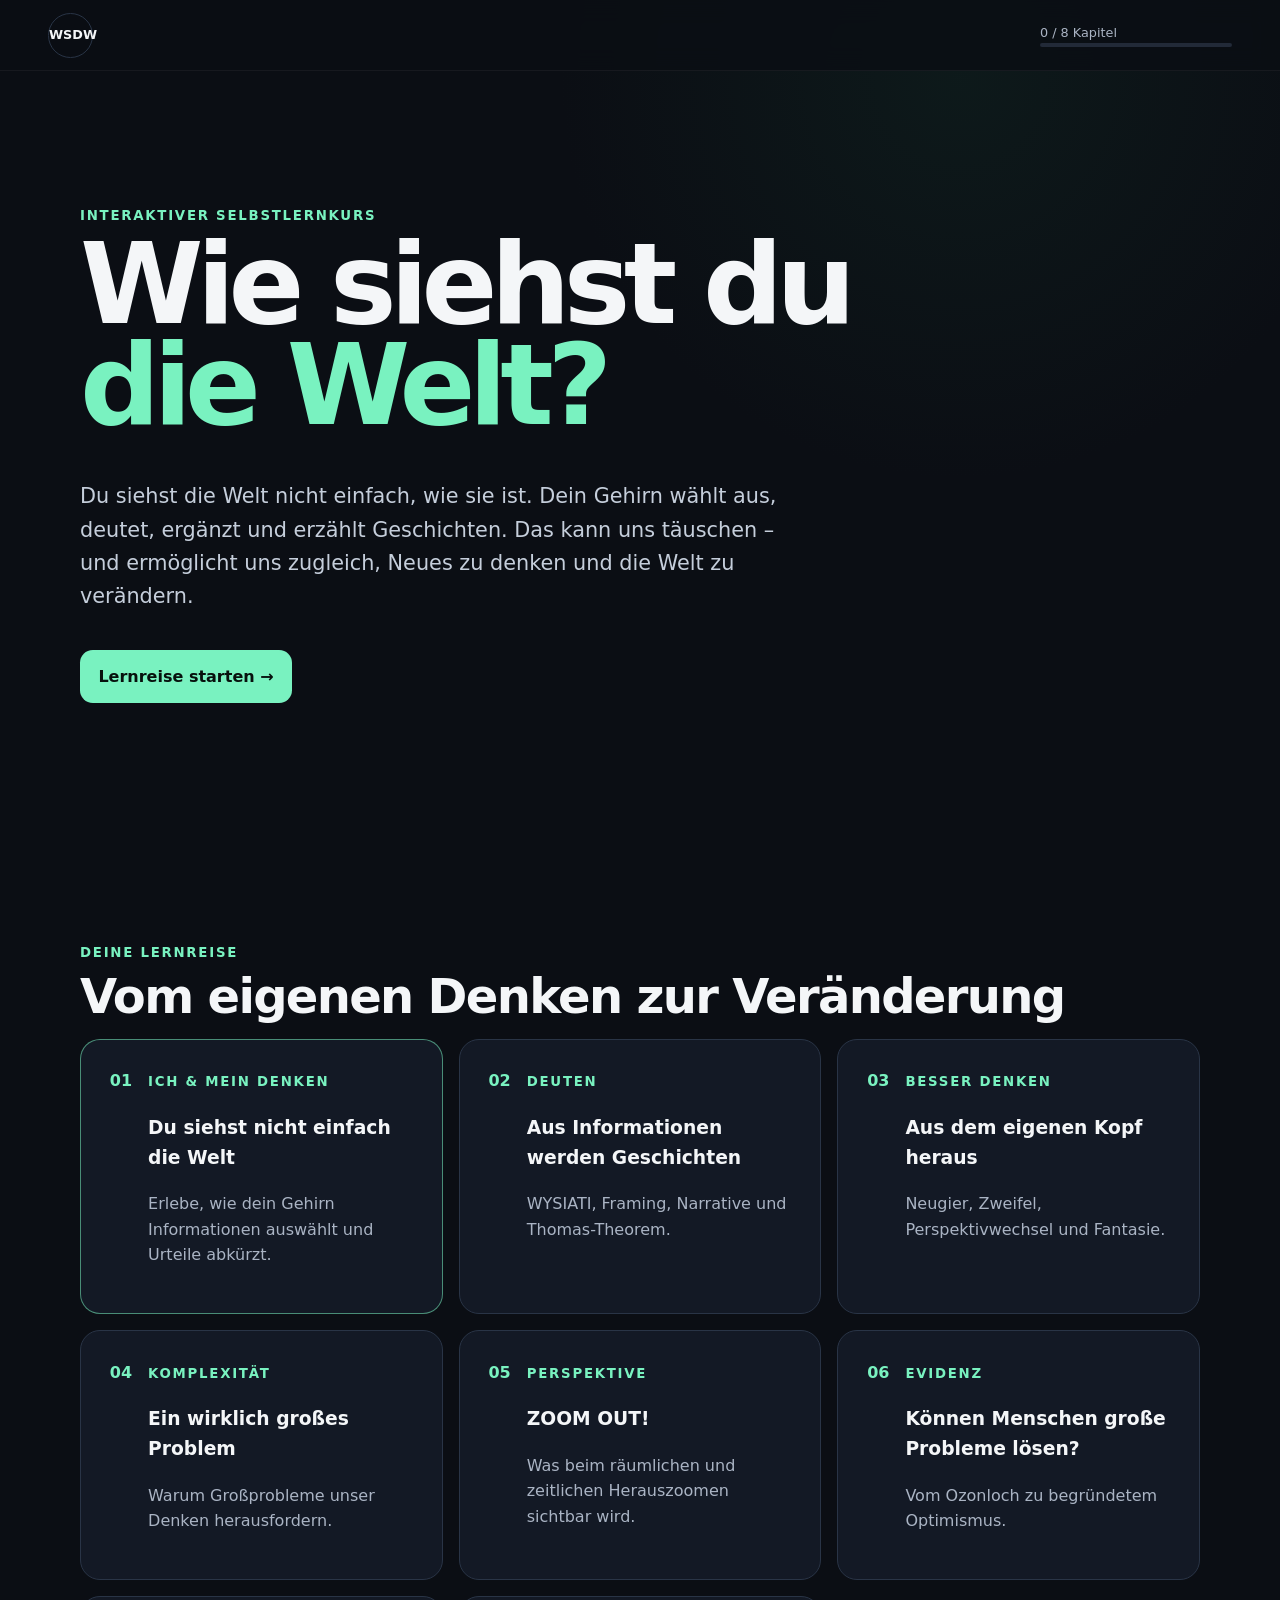
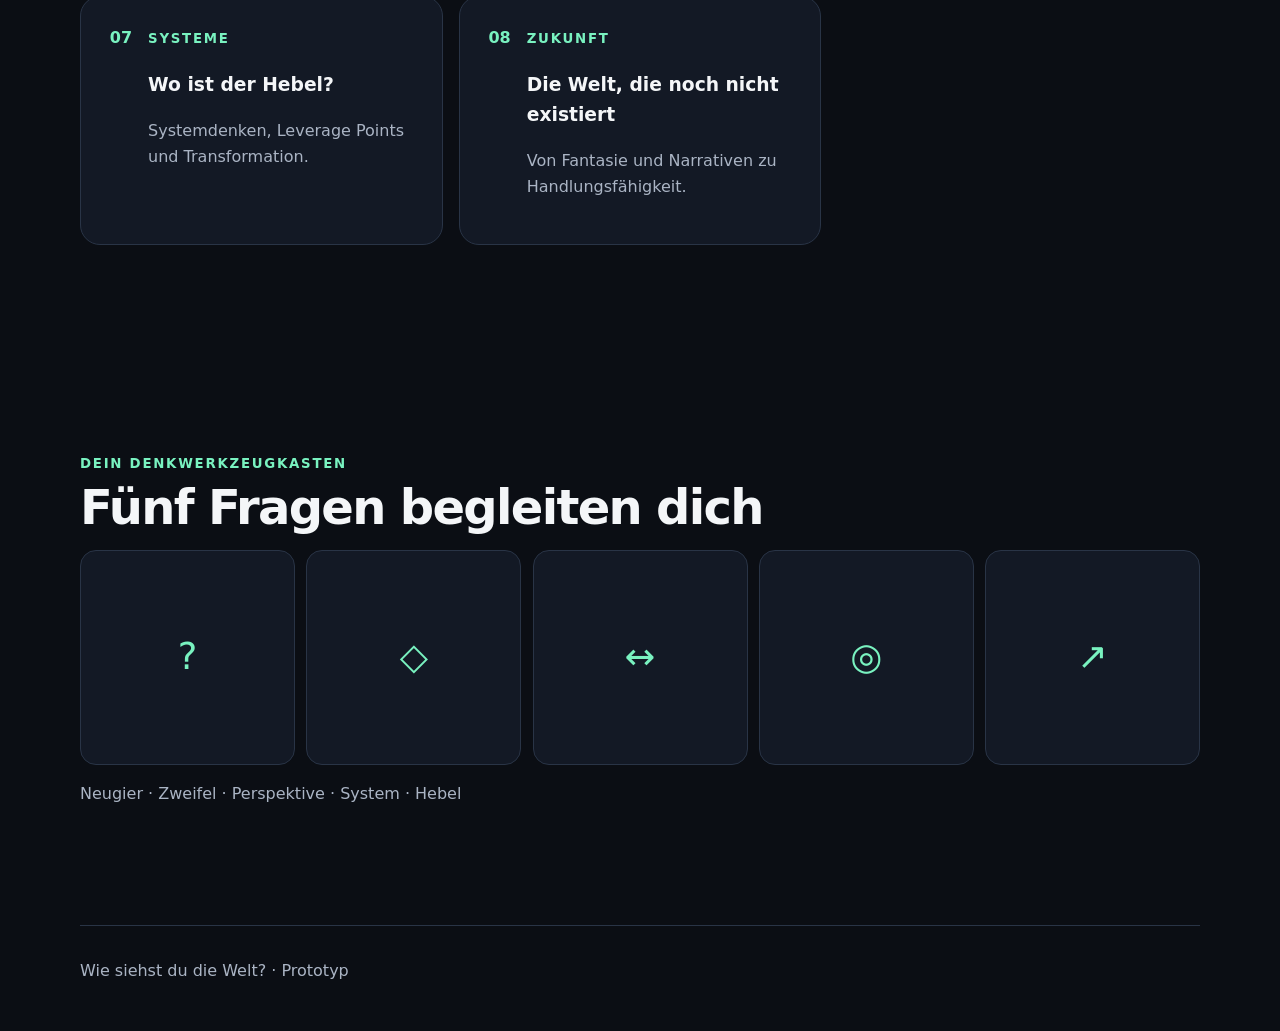
==== index.html @ 8b62d9dc "Add files via upload" ====
<!doctype html><html lang="de"><head><meta charset="utf-8"><meta name="viewport" content="width=device-width,initial-scale=1"><title>Wie siehst du die Welt?</title><link rel="stylesheet" href="css/style.css"></head><body>
<header><a href="index.html" class="logo">WSDW</a><div><span id="pt">0 / 8 Kapitel</span><div class="bar"><i id="pf"></i></div></div></header>
<main><section class="hero"><small>INTERAKTIVER SELBSTLERNKURS</small><h1>Wie siehst du<br><em>die Welt?</em></h1><p>Du siehst die Welt nicht einfach, wie sie ist. Dein Gehirn wählt aus, deutet, ergänzt und erzählt Geschichten. Das kann uns täuschen – und ermöglicht uns zugleich, Neues zu denken und die Welt zu verändern.</p><a class="btn" href="01-denken.html">Lernreise starten →</a></section>
<section><small>DEINE LERNREISE</small><h2>Vom eigenen Denken zur Veränderung</h2><div class="grid">
<a class="card active" href="01-denken.html"><b>01</b><div><small>ICH & MEIN DENKEN</small><h3>Du siehst nicht einfach die Welt</h3><p>Erlebe, wie dein Gehirn Informationen auswählt und Urteile abkürzt.</p></div></a>
<article class="card"><b>02</b><div><small>DEUTEN</small><h3>Aus Informationen werden Geschichten</h3><p>WYSIATI, Framing, Narrative und Thomas-Theorem.</p></div></article>
<article class="card"><b>03</b><div><small>BESSER DENKEN</small><h3>Aus dem eigenen Kopf heraus</h3><p>Neugier, Zweifel, Perspektivwechsel und Fantasie.</p></div></article>
<article class="card"><b>04</b><div><small>KOMPLEXITÄT</small><h3>Ein wirklich großes Problem</h3><p>Warum Großprobleme unser Denken herausfordern.</p></div></article>
<article class="card"><b>05</b><div><small>PERSPEKTIVE</small><h3>ZOOM OUT!</h3><p>Was beim räumlichen und zeitlichen Herauszoomen sichtbar wird.</p></div></article>
<article class="card"><b>06</b><div><small>EVIDENZ</small><h3>Können Menschen große Probleme lösen?</h3><p>Vom Ozonloch zu begründetem Optimismus.</p></div></article>
<article class="card"><b>07</b><div><small>SYSTEME</small><h3>Wo ist der Hebel?</h3><p>Systemdenken, Leverage Points und Transformation.</p></div></article>
<article class="card"><b>08</b><div><small>ZUKUNFT</small><h3>Die Welt, die noch nicht existiert</h3><p>Von Fantasie und Narrativen zu Handlungsfähigkeit.</p></div></article>
</div></section>
<section class="tools"><small>DEIN DENKWERKZEUGKASTEN</small><h2>Fünf Fragen begleiten dich</h2><div class="toolgrid"><div>?</div><div>◇</div><div>↔</div><div>◎</div><div>↗</div></div><p>Neugier · Zweifel · Perspektive · System · Hebel</p></section></main><footer>Wie siehst du die Welt? · Prototyp</footer><script src="js/script.js"></script></body></html>
---- css/style.css ----
:root{--bg:#0b0e14;--s:#131925;--s2:#192130;--line:#293446;--txt:#f4f6f8;--mut:#aab4c4;--a:#79f2c0;--a2:#9db8ff;--max:70rem}*{box-sizing:border-box}html{scroll-behavior:smooth}body{margin:0;background:radial-gradient(circle at 75% 3%,#12302755,transparent 25rem),var(--bg);color:var(--txt);font-family:Inter,system-ui,-apple-system,sans-serif;line-height:1.6}a{color:inherit;text-decoration:none}button,input{font:inherit}button{cursor:pointer}header{position:sticky;top:0;z-index:5;display:flex;justify-content:space-between;align-items:center;padding:.8rem clamp(1rem,4vw,3rem);background:#0b0e14dd;backdrop-filter:blur(12px);border-bottom:1px solid #ffffff0d;color:var(--mut);font-size:.8rem}.logo{display:grid;place-items:center;width:2.8rem;aspect-ratio:1;border:1px solid var(--line);border-radius:50%;font-weight:800;color:var(--txt)}.bar{width:clamp(6rem,18vw,12rem);height:.25rem;background:#222a38;border-radius:2rem;overflow:hidden}.bar i{display:block;height:100%;background:var(--a)}main,footer{width:min(92%,var(--max));margin:auto}.hero{min-height:85svh;display:flex;flex-direction:column;justify-content:center;align-items:flex-start}.hero h1,.lessonhero h1{font-size:clamp(3rem,10vw,7rem);line-height:.9;letter-spacing:-.06em;margin:.5rem 0 1.5rem}.hero p,.lessonhero p{font-size:clamp(1.05rem,2vw,1.3rem);color:#c5cedb;max-width:44rem}em{font-style:normal;color:var(--a)}small{color:var(--a);font-weight:800;letter-spacing:.13em}.btn{display:inline-block;border:0;border-radius:.8rem;background:var(--a);color:#07110d;padding:.85rem 1.15rem;font-weight:800;margin-top:1rem}section{padding:clamp(3.5rem,8vw,7rem) 0}h2{font-size:clamp(1.7rem,4vw,3rem);line-height:1.08;letter-spacing:-.035em;margin:.4rem 0 1rem}.grid{display:grid;grid-template-columns:repeat(auto-fit,minmax(min(100%,20rem),1fr));gap:1rem}.card,.panel{padding:clamp(1.2rem,3vw,1.8rem);background:var(--s);border:1px solid var(--line);border-radius:1.25rem}.card{display:flex;gap:1rem}.card.active{border-color:#79f2c088}.card b{color:var(--a)}.card p,.panel p,section>p{color:var(--mut)}.toolgrid{display:grid;grid-template-columns:repeat(5,1fr);gap:.7rem}.toolgrid div{display:grid;place-items:center;aspect-ratio:1;background:var(--s);border:1px solid var(--line);border-radius:1rem;color:var(--a);font-size:clamp(1.4rem,4vw,2.3rem)}footer{padding:2rem 0 3rem;border-top:1px solid var(--line);color:var(--mut)}.lessonhero{padding:clamp(4rem,9vw,7rem) 0}.lessonhero h1{font-size:clamp(3rem,8vw,6rem);max-width:12ch}.experiment{position:relative;min-height:31rem;padding:clamp(1.3rem,4vw,2.7rem);background:radial-gradient(circle at 80% 10%,#79f2c015,transparent 18rem),var(--s);border:1px solid var(--line);border-radius:1.3rem;display:flex;justify-content:center;flex-direction:column}.experiment>span{position:absolute;right:1.3rem;top:1.3rem;color:var(--mut);font-size:.72rem}.step{display:none;max-width:45rem;margin:auto;width:100%}.step.on{display:block}.step h2{font-size:clamp(1.8rem,5vw,3.3rem)}.choices,.twocol{display:grid;grid-template-columns:repeat(2,1fr);gap:.8rem;margin-top:2rem}.choices button{min-height:4rem;background:var(--s2);color:var(--txt);border:1px solid var(--line);border-radius:.8rem;font-weight:800}.estimate{display:flex;gap:.8rem;align-items:center}.estimate input{width:min(13rem,65%);padding:.8rem 1rem;background:#0b1018;color:var(--txt);border:1px solid var(--line);border-radius:.8rem;font-size:1.4rem}.result{display:flex;justify-content:space-between;border-block:1px solid var(--line);padding:1rem 0;margin:1.5rem 0}.result b{color:var(--a)}.fine{font-size:.88rem}.panel h2 span{color:var(--mut);font-size:.55em;margin-left:.5rem}blockquote{margin:1.5rem 0 0;padding:1rem;border-left:.2rem solid var(--a);background:#79f2c00b;color:var(--a)}.twocol .card{display:block}.unlock{display:grid;grid-template-columns:auto 1fr;gap:1.2rem;align-items:center;padding:clamp(1.2rem,3vw,2rem);border:1px solid #79f2c077;border-radius:1.3rem;background:var(--s)}.unlock>b{display:grid;place-items:center;width:4rem;aspect-ratio:1;border-radius:50%;background:var(--a);color:#07110d;font-size:2rem}.unlock h2{margin:0}.end{text-align:center}details{border-top:1px solid var(--line);padding-top:1rem}summary{color:var(--a);font-weight:800;cursor:pointer}@media(max-width:40rem){header>div{font-size:0}.choices,.twocol{grid-template-columns:1fr}.toolgrid{gap:.35rem}.experiment{min-height:34rem}}@media(prefers-reduced-motion:reduce){*{scroll-behavior:auto!important;transition:none!important}}
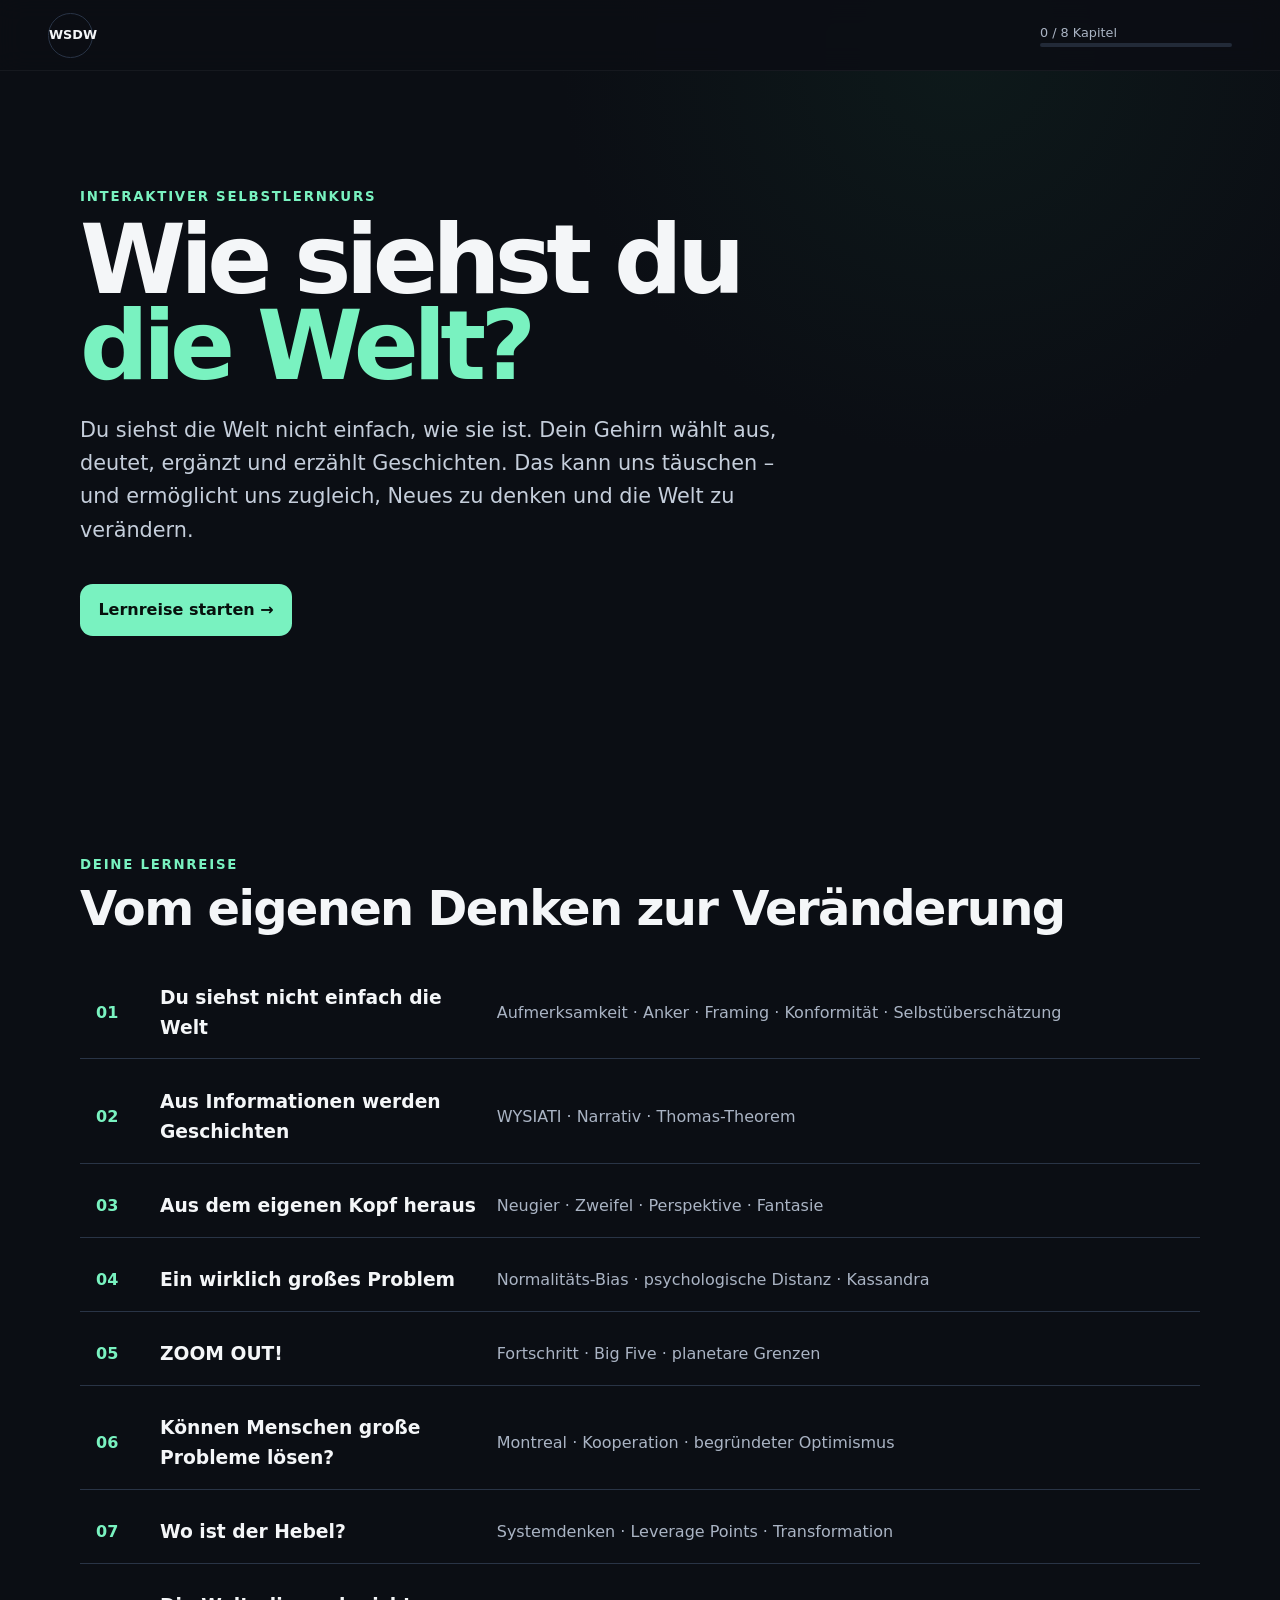
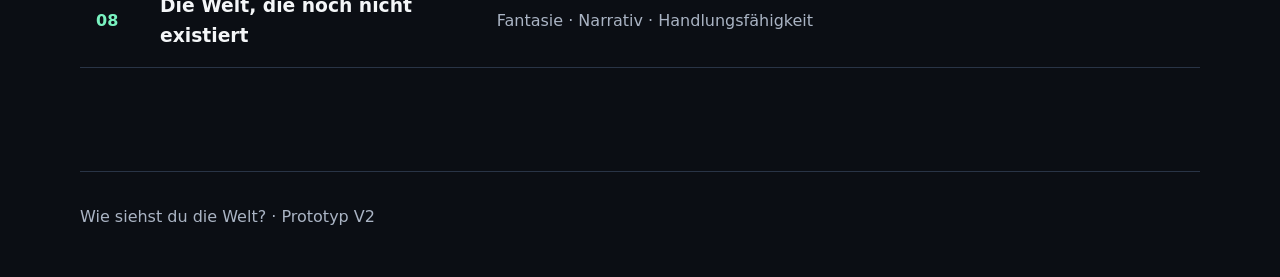
==== commit 79620297: "Add files via upload" ====
--- a/index.html
+++ b/index.html
@@ -1,14 +1 @@
-<!doctype html><html lang="de"><head><meta charset="utf-8"><meta name="viewport" content="width=device-width,initial-scale=1"><title>Wie siehst du die Welt?</title><link rel="stylesheet" href="css/style.css"></head><body>
-<header><a href="index.html" class="logo">WSDW</a><div><span id="pt">0 / 8 Kapitel</span><div class="bar"><i id="pf"></i></div></div></header>
-<main><section class="hero"><small>INTERAKTIVER SELBSTLERNKURS</small><h1>Wie siehst du<br><em>die Welt?</em></h1><p>Du siehst die Welt nicht einfach, wie sie ist. Dein Gehirn wählt aus, deutet, ergänzt und erzählt Geschichten. Das kann uns täuschen – und ermöglicht uns zugleich, Neues zu denken und die Welt zu verändern.</p><a class="btn" href="01-denken.html">Lernreise starten →</a></section>
-<section><small>DEINE LERNREISE</small><h2>Vom eigenen Denken zur Veränderung</h2><div class="grid">
-<a class="card active" href="01-denken.html"><b>01</b><div><small>ICH & MEIN DENKEN</small><h3>Du siehst nicht einfach die Welt</h3><p>Erlebe, wie dein Gehirn Informationen auswählt und Urteile abkürzt.</p></div></a>
-<article class="card"><b>02</b><div><small>DEUTEN</small><h3>Aus Informationen werden Geschichten</h3><p>WYSIATI, Framing, Narrative und Thomas-Theorem.</p></div></article>
-<article class="card"><b>03</b><div><small>BESSER DENKEN</small><h3>Aus dem eigenen Kopf heraus</h3><p>Neugier, Zweifel, Perspektivwechsel und Fantasie.</p></div></article>
-<article class="card"><b>04</b><div><small>KOMPLEXITÄT</small><h3>Ein wirklich großes Problem</h3><p>Warum Großprobleme unser Denken herausfordern.</p></div></article>
-<article class="card"><b>05</b><div><small>PERSPEKTIVE</small><h3>ZOOM OUT!</h3><p>Was beim räumlichen und zeitlichen Herauszoomen sichtbar wird.</p></div></article>
-<article class="card"><b>06</b><div><small>EVIDENZ</small><h3>Können Menschen große Probleme lösen?</h3><p>Vom Ozonloch zu begründetem Optimismus.</p></div></article>
-<article class="card"><b>07</b><div><small>SYSTEME</small><h3>Wo ist der Hebel?</h3><p>Systemdenken, Leverage Points und Transformation.</p></div></article>
-<article class="card"><b>08</b><div><small>ZUKUNFT</small><h3>Die Welt, die noch nicht existiert</h3><p>Von Fantasie und Narrativen zu Handlungsfähigkeit.</p></div></article>
-</div></section>
-<section class="tools"><small>DEIN DENKWERKZEUGKASTEN</small><h2>Fünf Fragen begleiten dich</h2><div class="toolgrid"><div>?</div><div>◇</div><div>↔</div><div>◎</div><div>↗</div></div><p>Neugier · Zweifel · Perspektive · System · Hebel</p></section></main><footer>Wie siehst du die Welt? · Prototyp</footer><script src="js/script.js"></script></body></html>+<!doctype html><html lang="de"><head><meta charset="utf-8"><meta name="viewport" content="width=device-width,initial-scale=1"><title>Wie siehst du die Welt?</title><link rel="stylesheet" href="css/style.css"></head><body><header><a class="logo" href="index.html">WSDW</a><div><span id="pt">0 / 8 Kapitel</span><div class="bar"><i id="pf"></i></div></div></header><main><section class="lessonhero"><small>INTERAKTIVER SELBSTLERNKURS</small><h1>Wie siehst du <em>die Welt?</em></h1><p>Du siehst die Welt nicht einfach, wie sie ist. Dein Gehirn wählt aus, deutet, ergänzt und erzählt Geschichten. Das kann uns täuschen – und ermöglicht uns zugleich, Neues zu denken und die Welt zu verändern.</p><a class="btn" href="01-denken.html">Lernreise starten →</a></section><section><small>DEINE LERNREISE</small><h2>Vom eigenen Denken zur Veränderung</h2><div class="biasmap"><article><span>01</span><h3><a href="01-denken.html">Du siehst nicht einfach die Welt</a></h3><p>Aufmerksamkeit · Anker · Framing · Konformität · Selbstüberschätzung</p></article><article><span>02</span><h3>Aus Informationen werden Geschichten</h3><p>WYSIATI · Narrativ · Thomas-Theorem</p></article><article><span>03</span><h3>Aus dem eigenen Kopf heraus</h3><p>Neugier · Zweifel · Perspektive · Fantasie</p></article><article><span>04</span><h3>Ein wirklich großes Problem</h3><p>Normalitäts-Bias · psychologische Distanz · Kassandra</p></article><article><span>05</span><h3>ZOOM OUT!</h3><p>Fortschritt · Big Five · planetare Grenzen</p></article><article><span>06</span><h3>Können Menschen große Probleme lösen?</h3><p>Montreal · Kooperation · begründeter Optimismus</p></article><article><span>07</span><h3>Wo ist der Hebel?</h3><p>Systemdenken · Leverage Points · Transformation</p></article><article><span>08</span><h3>Die Welt, die noch nicht existiert</h3><p>Fantasie · Narrativ · Handlungsfähigkeit</p></article></div></section></main><footer>Wie siehst du die Welt? · Prototyp V2</footer><script src="js/script.js"></script></body></html>
--- a/css/style.css
+++ b/css/style.css
@@ -1 +1 @@
-:root{--bg:#0b0e14;--s:#131925;--s2:#192130;--line:#293446;--txt:#f4f6f8;--mut:#aab4c4;--a:#79f2c0;--a2:#9db8ff;--max:70rem}*{box-sizing:border-box}html{scroll-behavior:smooth}body{margin:0;background:radial-gradient(circle at 75% 3%,#12302755,transparent 25rem),var(--bg);color:var(--txt);font-family:Inter,system-ui,-apple-system,sans-serif;line-height:1.6}a{color:inherit;text-decoration:none}button,input{font:inherit}button{cursor:pointer}header{position:sticky;top:0;z-index:5;display:flex;justify-content:space-between;align-items:center;padding:.8rem clamp(1rem,4vw,3rem);background:#0b0e14dd;backdrop-filter:blur(12px);border-bottom:1px solid #ffffff0d;color:var(--mut);font-size:.8rem}.logo{display:grid;place-items:center;width:2.8rem;aspect-ratio:1;border:1px solid var(--line);border-radius:50%;font-weight:800;color:var(--txt)}.bar{width:clamp(6rem,18vw,12rem);height:.25rem;background:#222a38;border-radius:2rem;overflow:hidden}.bar i{display:block;height:100%;background:var(--a)}main,footer{width:min(92%,var(--max));margin:auto}.hero{min-height:85svh;display:flex;flex-direction:column;justify-content:center;align-items:flex-start}.hero h1,.lessonhero h1{font-size:clamp(3rem,10vw,7rem);line-height:.9;letter-spacing:-.06em;margin:.5rem 0 1.5rem}.hero p,.lessonhero p{font-size:clamp(1.05rem,2vw,1.3rem);color:#c5cedb;max-width:44rem}em{font-style:normal;color:var(--a)}small{color:var(--a);font-weight:800;letter-spacing:.13em}.btn{display:inline-block;border:0;border-radius:.8rem;background:var(--a);color:#07110d;padding:.85rem 1.15rem;font-weight:800;margin-top:1rem}section{padding:clamp(3.5rem,8vw,7rem) 0}h2{font-size:clamp(1.7rem,4vw,3rem);line-height:1.08;letter-spacing:-.035em;margin:.4rem 0 1rem}.grid{display:grid;grid-template-columns:repeat(auto-fit,minmax(min(100%,20rem),1fr));gap:1rem}.card,.panel{padding:clamp(1.2rem,3vw,1.8rem);background:var(--s);border:1px solid var(--line);border-radius:1.25rem}.card{display:flex;gap:1rem}.card.active{border-color:#79f2c088}.card b{color:var(--a)}.card p,.panel p,section>p{color:var(--mut)}.toolgrid{display:grid;grid-template-columns:repeat(5,1fr);gap:.7rem}.toolgrid div{display:grid;place-items:center;aspect-ratio:1;background:var(--s);border:1px solid var(--line);border-radius:1rem;color:var(--a);font-size:clamp(1.4rem,4vw,2.3rem)}footer{padding:2rem 0 3rem;border-top:1px solid var(--line);color:var(--mut)}.lessonhero{padding:clamp(4rem,9vw,7rem) 0}.lessonhero h1{font-size:clamp(3rem,8vw,6rem);max-width:12ch}.experiment{position:relative;min-height:31rem;padding:clamp(1.3rem,4vw,2.7rem);background:radial-gradient(circle at 80% 10%,#79f2c015,transparent 18rem),var(--s);border:1px solid var(--line);border-radius:1.3rem;display:flex;justify-content:center;flex-direction:column}.experiment>span{position:absolute;right:1.3rem;top:1.3rem;color:var(--mut);font-size:.72rem}.step{display:none;max-width:45rem;margin:auto;width:100%}.step.on{display:block}.step h2{font-size:clamp(1.8rem,5vw,3.3rem)}.choices,.twocol{display:grid;grid-template-columns:repeat(2,1fr);gap:.8rem;margin-top:2rem}.choices button{min-height:4rem;background:var(--s2);color:var(--txt);border:1px solid var(--line);border-radius:.8rem;font-weight:800}.estimate{display:flex;gap:.8rem;align-items:center}.estimate input{width:min(13rem,65%);padding:.8rem 1rem;background:#0b1018;color:var(--txt);border:1px solid var(--line);border-radius:.8rem;font-size:1.4rem}.result{display:flex;justify-content:space-between;border-block:1px solid var(--line);padding:1rem 0;margin:1.5rem 0}.result b{color:var(--a)}.fine{font-size:.88rem}.panel h2 span{color:var(--mut);font-size:.55em;margin-left:.5rem}blockquote{margin:1.5rem 0 0;padding:1rem;border-left:.2rem solid var(--a);background:#79f2c00b;color:var(--a)}.twocol .card{display:block}.unlock{display:grid;grid-template-columns:auto 1fr;gap:1.2rem;align-items:center;padding:clamp(1.2rem,3vw,2rem);border:1px solid #79f2c077;border-radius:1.3rem;background:var(--s)}.unlock>b{display:grid;place-items:center;width:4rem;aspect-ratio:1;border-radius:50%;background:var(--a);color:#07110d;font-size:2rem}.unlock h2{margin:0}.end{text-align:center}details{border-top:1px solid var(--line);padding-top:1rem}summary{color:var(--a);font-weight:800;cursor:pointer}@media(max-width:40rem){header>div{font-size:0}.choices,.twocol{grid-template-columns:1fr}.toolgrid{gap:.35rem}.experiment{min-height:34rem}}@media(prefers-reduced-motion:reduce){*{scroll-behavior:auto!important;transition:none!important}}+:root{--bg:#0b0e14;--s:#131925;--s2:#192130;--line:#293446;--txt:#f4f6f8;--mut:#aab4c4;--a:#79f2c0;--a2:#9db8ff;--max:70rem}*{box-sizing:border-box}html{scroll-behavior:smooth;scroll-padding-top:7rem}body{margin:0;background:radial-gradient(circle at 75% 3%,#12302755,transparent 25rem),var(--bg);color:var(--txt);font-family:Inter,system-ui,-apple-system,sans-serif;line-height:1.6}a{color:inherit;text-decoration:none}button,input{font:inherit}button{cursor:pointer}header{position:sticky;top:0;z-index:10;display:flex;justify-content:space-between;align-items:center;padding:.8rem clamp(1rem,4vw,3rem);background:#0b0e14e8;backdrop-filter:blur(12px);border-bottom:1px solid #ffffff0d;color:var(--mut);font-size:.8rem}.logo{display:grid;place-items:center;width:2.8rem;aspect-ratio:1;border:1px solid var(--line);border-radius:50%;font-weight:800;color:var(--txt)}.bar{width:clamp(6rem,18vw,12rem);height:.25rem;background:#222a38;border-radius:2rem;overflow:hidden}.bar i{display:block;height:100%;background:var(--a)}.section-nav{position:sticky;top:4.55rem;z-index:9;display:flex;gap:.45rem;overflow:auto;padding:.55rem max(4%,calc((100% - var(--max))/2));background:#0b0e14e8;backdrop-filter:blur(12px);border-bottom:1px solid #ffffff0d;scrollbar-width:none}.section-nav a{white-space:nowrap;padding:.35rem .65rem;border:1px solid var(--line);border-radius:99rem;color:var(--mut);font-size:.75rem}.section-nav a:hover{color:var(--txt);border-color:var(--a)}main,footer{width:min(92%,var(--max));margin:auto}section{padding:clamp(3.5rem,8vw,7rem) 0}.lessonhero{padding:clamp(4rem,9vw,7rem) 0}.lessonhero h1{font-size:clamp(3rem,8vw,6rem);line-height:.9;letter-spacing:-.06em;max-width:12ch;margin:.5rem 0 1.5rem}.lessonhero>p,.intro{font-size:clamp(1.05rem,2vw,1.3rem);color:#c5cedb;max-width:45rem}.chapter-meta{display:flex;flex-wrap:wrap;gap:.5rem;margin-top:1.5rem}.chapter-meta span,.takeaways span{padding:.4rem .7rem;border:1px solid var(--line);border-radius:99rem;color:var(--mut);font-size:.78rem}em{font-style:normal;color:var(--a)}small,.tag{color:var(--a);font-weight:800;letter-spacing:.13em;text-transform:uppercase}h2{font-size:clamp(1.7rem,4vw,3rem);line-height:1.08;letter-spacing:-.035em;margin:.4rem 0 1rem}.experiment{margin:clamp(1.2rem,3vw,2rem) 0;padding:clamp(1.2rem,4vw,2.6rem);background:radial-gradient(circle at 85% 5%,#79f2c010,transparent 16rem),var(--s);border:1px solid var(--line);border-radius:1.3rem}.exphead{display:flex;justify-content:space-between;gap:1rem;color:var(--mut);font-size:.72rem;margin-bottom:clamp(2rem,5vw,4rem)}.exphead span{letter-spacing:.1em}.step,.reveal,.confidence-quiz{display:none;max-width:48rem;margin:auto}.step.on,.reveal.on,.confidence-quiz.on{display:block}.step h3,.reveal h3,.confidence-intro h3{font-size:clamp(1.55rem,4vw,2.7rem);line-height:1.12;margin:.4rem 0 1rem}.step p,.reveal p,.confidence-intro p{color:var(--mut)}.choices{display:grid;grid-template-columns:repeat(2,1fr);gap:.8rem;margin-top:1.5rem}.choices.vertical{grid-template-columns:1fr}.choices.three{grid-template-columns:repeat(3,1fr)}.choice,.mini-choices button,.news{min-height:3.5rem;padding:.9rem;background:var(--s2);color:var(--txt);border:1px solid var(--line);border-radius:.85rem;font-weight:750;text-align:left}.choice:hover,.choice:focus-visible,.mini-choices button:hover,.mini-choices button:focus-visible,.news:hover,.news:focus-visible{outline:none;border-color:var(--a)}.btn{display:inline-block;border:0;border-radius:.8rem;background:var(--a);color:#07110d;padding:.85rem 1.15rem;font-weight:800;margin-top:1rem;min-height:2.9rem}.estimate{display:flex;gap:.8rem;align-items:center;margin:1.2rem 0}.estimate input{width:min(13rem,65%);padding:.8rem 1rem;background:#0b1018;color:var(--txt);border:1px solid var(--line);border-radius:.8rem;font-size:1.4rem}.term{display:flex;flex-wrap:wrap;align-items:baseline;justify-content:space-between;gap:.5rem;border-block:1px solid var(--line);padding:1rem 0;margin:1.5rem 0}.term strong{font-size:1.25rem;color:var(--a)}.term span{color:var(--mut);font-size:.85rem}blockquote{margin:1rem 0 0;padding:1rem;border-left:.2rem solid var(--a);background:#79f2c00b;color:#dfe7e4}.news-grid{display:grid;grid-template-columns:repeat(2,1fr);gap:1rem}.news{display:flex;min-height:9rem;flex-direction:column;justify-content:flex-end}.news:first-child{background:linear-gradient(#7a233622,#7a233622),var(--s2)}.news b{font-size:1.2rem}.news span{color:var(--mut);font-weight:500}.social-proof{padding:.7rem 1rem;background:#9db8ff0d;border:1px solid #9db8ff44;border-radius:.8rem}.lines{display:grid;gap:.7rem;margin:1.5rem 0}.lines div{display:grid;grid-template-columns:5rem 1fr;align-items:center;gap:1rem;color:var(--mut)}.lines i{display:block;width:var(--w);height:.25rem;background:var(--txt);border-radius:1rem}.confidence-intro{max-width:48rem;margin:auto}.confidence-quiz .q{padding:1.2rem 0;border-bottom:1px solid var(--line)}.mini-choices{display:flex;flex-wrap:wrap;gap:.5rem}.mini-choices button.selected{border-color:var(--a);background:#79f2c012}.q label{display:flex;align-items:center;gap:.7rem;margin-top:1rem;color:var(--mut)}.q input[type=range]{flex:1;accent-color:var(--a)}.q output{min-width:3rem;color:var(--txt)}.bridge>p,.map-section>p,.panel p,.end>p{color:var(--mut);max-width:48rem}.twocol{display:grid;grid-template-columns:repeat(2,1fr);gap:1rem;margin-top:2rem}.card,.panel{padding:clamp(1.2rem,3vw,1.8rem);background:var(--s);border:1px solid var(--line);border-radius:1.25rem}.card>b{color:var(--a)}.card p{color:var(--mut)}.note{font-size:.88rem}.biasmap{display:grid;gap:.7rem;margin-top:2rem}.biasmap article{display:grid;grid-template-columns:3rem minmax(9rem,.7fr) 1.5fr;align-items:center;gap:1rem;padding:1rem;border-bottom:1px solid var(--line)}.biasmap span{color:var(--a);font-weight:800}.biasmap h3{margin:0}.biasmap p{margin:0;color:var(--mut)}.biasmap b{color:var(--txt)}details{border-top:1px solid var(--line);padding-top:1rem}summary{color:var(--a);font-weight:800;cursor:pointer}.unlock{display:grid;grid-template-columns:auto 1fr;gap:1.2rem;align-items:center;padding:clamp(1.2rem,3vw,2rem);border:1px solid #79f2c077;border-radius:1.3rem;background:var(--s)}.unlock>b{display:grid;place-items:center;width:4rem;aspect-ratio:1;border-radius:50%;background:var(--a);color:#07110d;font-size:2rem}.unlock h2{margin:0}.unlock p{color:var(--mut);margin:.2rem 0}.end{text-align:center}.end>p{margin-inline:auto}.takeaways{display:flex;flex-wrap:wrap;justify-content:center;gap:.5rem;margin:1.5rem 0}.next{display:flex;flex-direction:column;gap:.25rem;max-width:36rem;margin:2rem auto 0;padding:1.2rem;text-align:left;background:var(--s);border:1px solid var(--line);border-radius:1rem}.next span{color:var(--mut);font-size:.85rem}.disabled{opacity:.5;pointer-events:none}footer{padding:2rem 0 3rem;border-top:1px solid var(--line);color:var(--mut);display:flex;justify-content:space-between;gap:1rem}@media(max-width:40rem){.head-progress span{display:none}.section-nav{top:4.4rem}.choices,.news-grid,.twocol{grid-template-columns:1fr}.choices.three{grid-template-columns:repeat(3,1fr)}.biasmap article{grid-template-columns:2.5rem 1fr}.biasmap article p{grid-column:2}.experiment{padding:1.1rem}.exphead{margin-bottom:2.2rem}.toolgrid{gap:.35rem}footer{flex-direction:column}}@media(prefers-reduced-motion:reduce){*{scroll-behavior:auto!important;transition:none!important}}
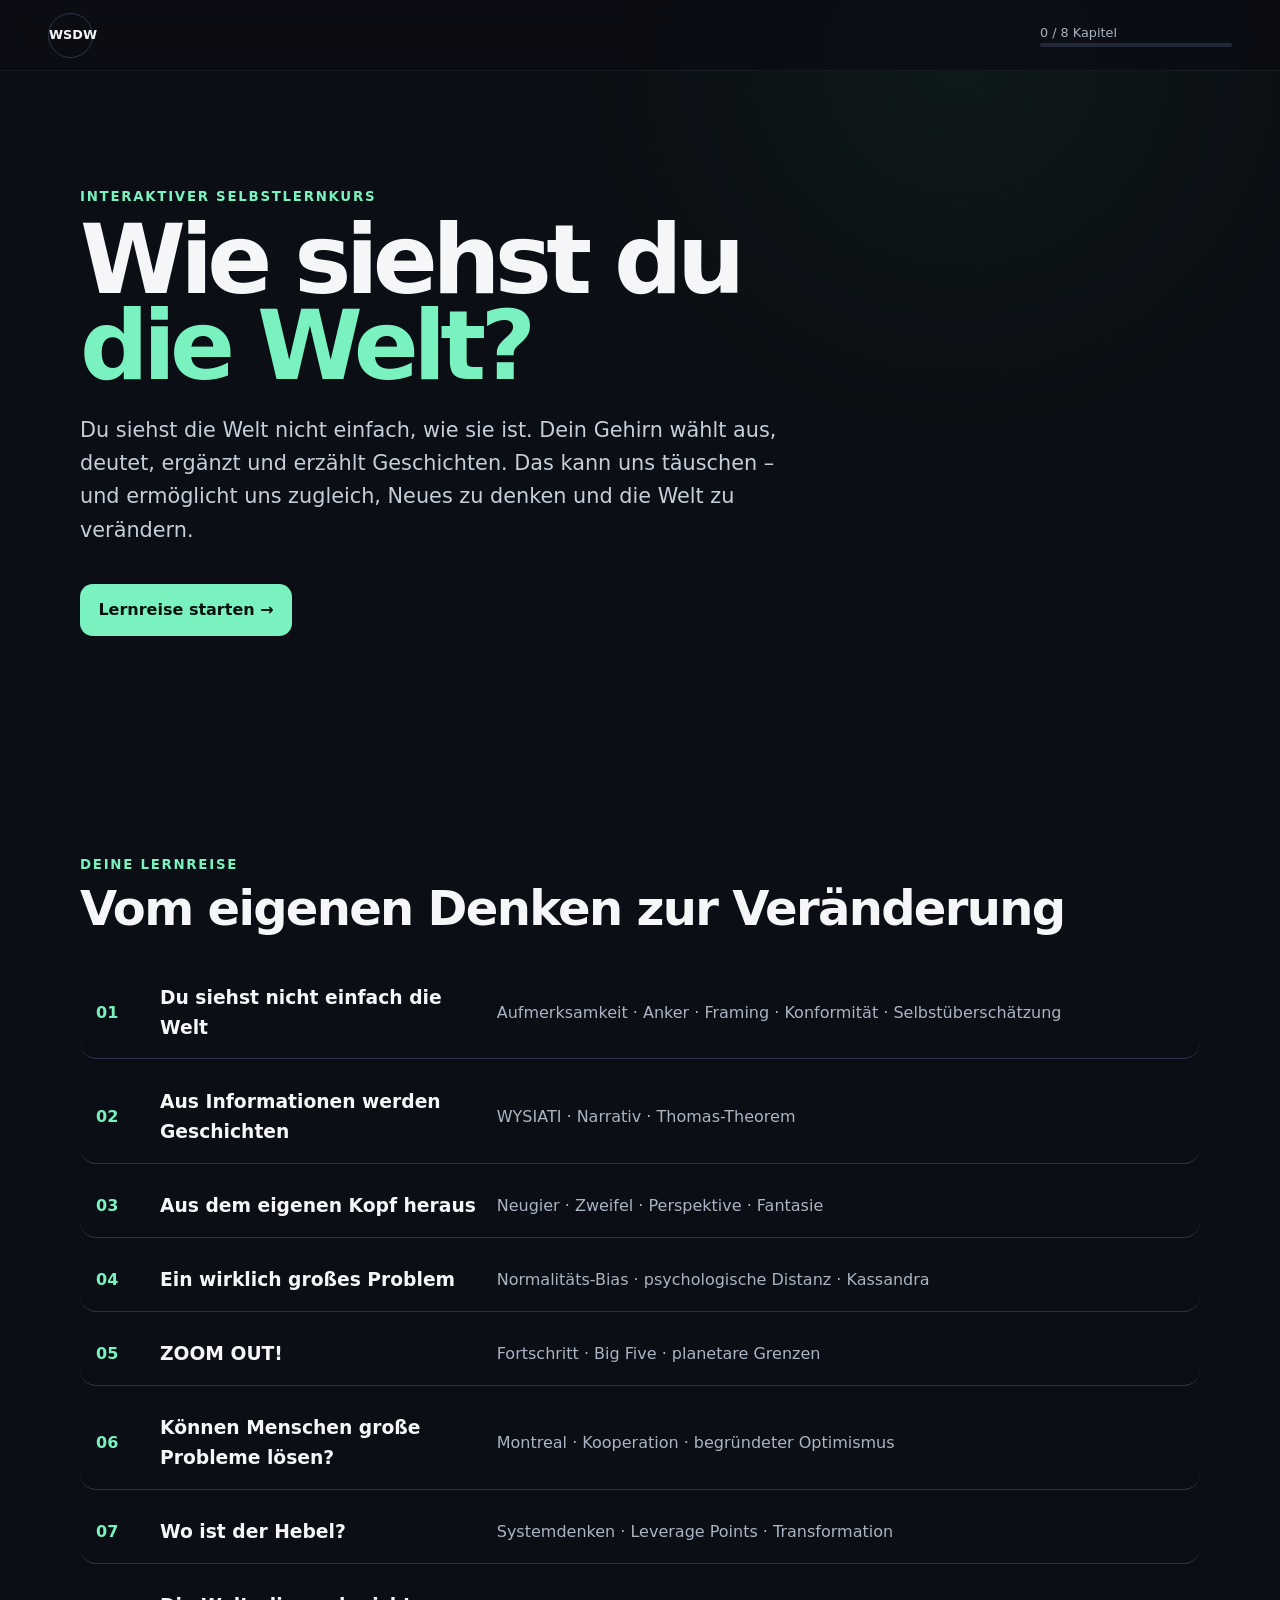
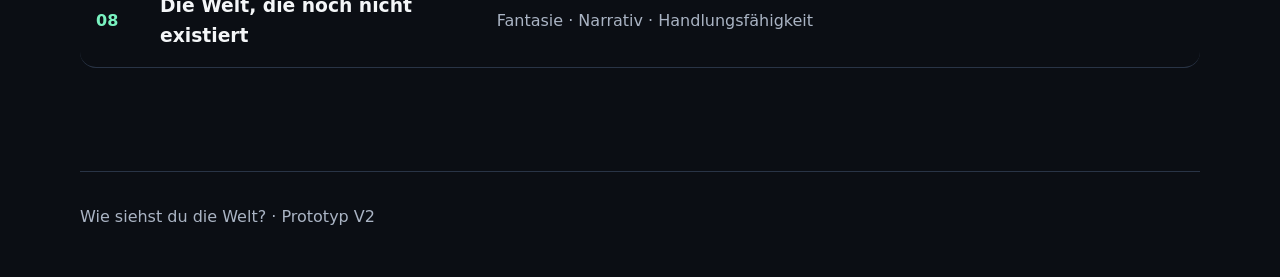
==== commit 635af733: "Add files via upload" ====
--- a/index.html
+++ b/index.html
@@ -1 +1,32 @@
-<!doctype html><html lang="de"><head><meta charset="utf-8"><meta name="viewport" content="width=device-width,initial-scale=1"><title>Wie siehst du die Welt?</title><link rel="stylesheet" href="css/style.css"></head><body><header><a class="logo" href="index.html">WSDW</a><div><span id="pt">0 / 8 Kapitel</span><div class="bar"><i id="pf"></i></div></div></header><main><section class="lessonhero"><small>INTERAKTIVER SELBSTLERNKURS</small><h1>Wie siehst du <em>die Welt?</em></h1><p>Du siehst die Welt nicht einfach, wie sie ist. Dein Gehirn wählt aus, deutet, ergänzt und erzählt Geschichten. Das kann uns täuschen – und ermöglicht uns zugleich, Neues zu denken und die Welt zu verändern.</p><a class="btn" href="01-denken.html">Lernreise starten →</a></section><section><small>DEINE LERNREISE</small><h2>Vom eigenen Denken zur Veränderung</h2><div class="biasmap"><article><span>01</span><h3><a href="01-denken.html">Du siehst nicht einfach die Welt</a></h3><p>Aufmerksamkeit · Anker · Framing · Konformität · Selbstüberschätzung</p></article><article><span>02</span><h3>Aus Informationen werden Geschichten</h3><p>WYSIATI · Narrativ · Thomas-Theorem</p></article><article><span>03</span><h3>Aus dem eigenen Kopf heraus</h3><p>Neugier · Zweifel · Perspektive · Fantasie</p></article><article><span>04</span><h3>Ein wirklich großes Problem</h3><p>Normalitäts-Bias · psychologische Distanz · Kassandra</p></article><article><span>05</span><h3>ZOOM OUT!</h3><p>Fortschritt · Big Five · planetare Grenzen</p></article><article><span>06</span><h3>Können Menschen große Probleme lösen?</h3><p>Montreal · Kooperation · begründeter Optimismus</p></article><article><span>07</span><h3>Wo ist der Hebel?</h3><p>Systemdenken · Leverage Points · Transformation</p></article><article><span>08</span><h3>Die Welt, die noch nicht existiert</h3><p>Fantasie · Narrativ · Handlungsfähigkeit</p></article></div></section></main><footer>Wie siehst du die Welt? · Prototyp V2</footer><script src="js/script.js"></script></body></html>+<!doctype html><html lang="de"><head><meta charset="utf-8"><meta name="viewport" content="width=device-width,initial-scale=1"><title>Wie siehst du die Welt?</title><link rel="stylesheet" href="css/style.css"><style>
+.journey-map{gap:.7rem}
+.journey-link{display:block;border-radius:1rem}
+.journey-link article,.journey-future{
+  border-radius:1rem;
+  transition:transform .18s ease,border-color .18s ease,background .18s ease,box-shadow .18s ease;
+}
+.journey-link:hover article,.journey-link:focus-visible article{
+  transform:translateY(-3px);
+  border-color:var(--a);
+  background:#79f2c00b;
+  box-shadow:0 .8rem 2rem #0000002b;
+}
+.journey-link:focus-visible{outline:none}
+.journey-future:hover{
+  transform:translateY(-2px);
+  background:#ffffff025;
+}
+@media(prefers-reduced-motion:reduce){
+  .journey-link article,.journey-future{transition:none}
+  .journey-link:hover article,.journey-future:hover{transform:none}
+}
+</style></head><body><header><a class="logo" href="index.html">WSDW</a><div><span id="pt">0 / 8 Kapitel</span><div class="bar"><i id="pf"></i></div></div></header><main><section class="lessonhero"><small>INTERAKTIVER SELBSTLERNKURS</small><h1>Wie siehst du <em>die Welt?</em></h1><p>Du siehst die Welt nicht einfach, wie sie ist. Dein Gehirn wählt aus, deutet, ergänzt und erzählt Geschichten. Das kann uns täuschen – und ermöglicht uns zugleich, Neues zu denken und die Welt zu verändern.</p><a class="btn" href="01-denken.html">Lernreise starten →</a></section><section><small>DEINE LERNREISE</small><h2>Vom eigenen Denken zur Veränderung</h2><div class="biasmap journey-map">
+<a class="journey-link" href="01-denken.html"><article><span>01</span><h3>Du siehst nicht einfach die Welt</h3><p>Aufmerksamkeit · Anker · Framing · Konformität · Selbstüberschätzung</p></article></a>
+<a class="journey-link" href="02-geschichten.html"><article><span>02</span><h3>Aus Informationen werden Geschichten</h3><p>WYSIATI · Narrativ · Thomas-Theorem</p></article></a>
+<article class="journey-future"><span>03</span><h3>Aus dem eigenen Kopf heraus</h3><p>Neugier · Zweifel · Perspektive · Fantasie</p></article>
+<article class="journey-future"><span>04</span><h3>Ein wirklich großes Problem</h3><p>Normalitäts-Bias · psychologische Distanz · Kassandra</p></article>
+<article class="journey-future"><span>05</span><h3>ZOOM OUT!</h3><p>Fortschritt · Big Five · planetare Grenzen</p></article>
+<article class="journey-future"><span>06</span><h3>Können Menschen große Probleme lösen?</h3><p>Montreal · Kooperation · begründeter Optimismus</p></article>
+<article class="journey-future"><span>07</span><h3>Wo ist der Hebel?</h3><p>Systemdenken · Leverage Points · Transformation</p></article>
+<article class="journey-future"><span>08</span><h3>Die Welt, die noch nicht existiert</h3><p>Fantasie · Narrativ · Handlungsfähigkeit</p></article>
+</div></section></main><footer>Wie siehst du die Welt? · Prototyp V2</footer><script src="js/script.js"></script></body></html>
--- a/css/style.css
+++ b/css/style.css
@@ -1 +1,15 @@
-:root{--bg:#0b0e14;--s:#131925;--s2:#192130;--line:#293446;--txt:#f4f6f8;--mut:#aab4c4;--a:#79f2c0;--a2:#9db8ff;--max:70rem}*{box-sizing:border-box}html{scroll-behavior:smooth;scroll-padding-top:7rem}body{margin:0;background:radial-gradient(circle at 75% 3%,#12302755,transparent 25rem),var(--bg);color:var(--txt);font-family:Inter,system-ui,-apple-system,sans-serif;line-height:1.6}a{color:inherit;text-decoration:none}button,input{font:inherit}button{cursor:pointer}header{position:sticky;top:0;z-index:10;display:flex;justify-content:space-between;align-items:center;padding:.8rem clamp(1rem,4vw,3rem);background:#0b0e14e8;backdrop-filter:blur(12px);border-bottom:1px solid #ffffff0d;color:var(--mut);font-size:.8rem}.logo{display:grid;place-items:center;width:2.8rem;aspect-ratio:1;border:1px solid var(--line);border-radius:50%;font-weight:800;color:var(--txt)}.bar{width:clamp(6rem,18vw,12rem);height:.25rem;background:#222a38;border-radius:2rem;overflow:hidden}.bar i{display:block;height:100%;background:var(--a)}.section-nav{position:sticky;top:4.55rem;z-index:9;display:flex;gap:.45rem;overflow:auto;padding:.55rem max(4%,calc((100% - var(--max))/2));background:#0b0e14e8;backdrop-filter:blur(12px);border-bottom:1px solid #ffffff0d;scrollbar-width:none}.section-nav a{white-space:nowrap;padding:.35rem .65rem;border:1px solid var(--line);border-radius:99rem;color:var(--mut);font-size:.75rem}.section-nav a:hover{color:var(--txt);border-color:var(--a)}main,footer{width:min(92%,var(--max));margin:auto}section{padding:clamp(3.5rem,8vw,7rem) 0}.lessonhero{padding:clamp(4rem,9vw,7rem) 0}.lessonhero h1{font-size:clamp(3rem,8vw,6rem);line-height:.9;letter-spacing:-.06em;max-width:12ch;margin:.5rem 0 1.5rem}.lessonhero>p,.intro{font-size:clamp(1.05rem,2vw,1.3rem);color:#c5cedb;max-width:45rem}.chapter-meta{display:flex;flex-wrap:wrap;gap:.5rem;margin-top:1.5rem}.chapter-meta span,.takeaways span{padding:.4rem .7rem;border:1px solid var(--line);border-radius:99rem;color:var(--mut);font-size:.78rem}em{font-style:normal;color:var(--a)}small,.tag{color:var(--a);font-weight:800;letter-spacing:.13em;text-transform:uppercase}h2{font-size:clamp(1.7rem,4vw,3rem);line-height:1.08;letter-spacing:-.035em;margin:.4rem 0 1rem}.experiment{margin:clamp(1.2rem,3vw,2rem) 0;padding:clamp(1.2rem,4vw,2.6rem);background:radial-gradient(circle at 85% 5%,#79f2c010,transparent 16rem),var(--s);border:1px solid var(--line);border-radius:1.3rem}.exphead{display:flex;justify-content:space-between;gap:1rem;color:var(--mut);font-size:.72rem;margin-bottom:clamp(2rem,5vw,4rem)}.exphead span{letter-spacing:.1em}.step,.reveal,.confidence-quiz{display:none;max-width:48rem;margin:auto}.step.on,.reveal.on,.confidence-quiz.on{display:block}.step h3,.reveal h3,.confidence-intro h3{font-size:clamp(1.55rem,4vw,2.7rem);line-height:1.12;margin:.4rem 0 1rem}.step p,.reveal p,.confidence-intro p{color:var(--mut)}.choices{display:grid;grid-template-columns:repeat(2,1fr);gap:.8rem;margin-top:1.5rem}.choices.vertical{grid-template-columns:1fr}.choices.three{grid-template-columns:repeat(3,1fr)}.choice,.mini-choices button,.news{min-height:3.5rem;padding:.9rem;background:var(--s2);color:var(--txt);border:1px solid var(--line);border-radius:.85rem;font-weight:750;text-align:left}.choice:hover,.choice:focus-visible,.mini-choices button:hover,.mini-choices button:focus-visible,.news:hover,.news:focus-visible{outline:none;border-color:var(--a)}.btn{display:inline-block;border:0;border-radius:.8rem;background:var(--a);color:#07110d;padding:.85rem 1.15rem;font-weight:800;margin-top:1rem;min-height:2.9rem}.estimate{display:flex;gap:.8rem;align-items:center;margin:1.2rem 0}.estimate input{width:min(13rem,65%);padding:.8rem 1rem;background:#0b1018;color:var(--txt);border:1px solid var(--line);border-radius:.8rem;font-size:1.4rem}.term{display:flex;flex-wrap:wrap;align-items:baseline;justify-content:space-between;gap:.5rem;border-block:1px solid var(--line);padding:1rem 0;margin:1.5rem 0}.term strong{font-size:1.25rem;color:var(--a)}.term span{color:var(--mut);font-size:.85rem}blockquote{margin:1rem 0 0;padding:1rem;border-left:.2rem solid var(--a);background:#79f2c00b;color:#dfe7e4}.news-grid{display:grid;grid-template-columns:repeat(2,1fr);gap:1rem}.news{display:flex;min-height:9rem;flex-direction:column;justify-content:flex-end}.news:first-child{background:linear-gradient(#7a233622,#7a233622),var(--s2)}.news b{font-size:1.2rem}.news span{color:var(--mut);font-weight:500}.social-proof{padding:.7rem 1rem;background:#9db8ff0d;border:1px solid #9db8ff44;border-radius:.8rem}.lines{display:grid;gap:.7rem;margin:1.5rem 0}.lines div{display:grid;grid-template-columns:5rem 1fr;align-items:center;gap:1rem;color:var(--mut)}.lines i{display:block;width:var(--w);height:.25rem;background:var(--txt);border-radius:1rem}.confidence-intro{max-width:48rem;margin:auto}.confidence-quiz .q{padding:1.2rem 0;border-bottom:1px solid var(--line)}.mini-choices{display:flex;flex-wrap:wrap;gap:.5rem}.mini-choices button.selected{border-color:var(--a);background:#79f2c012}.q label{display:flex;align-items:center;gap:.7rem;margin-top:1rem;color:var(--mut)}.q input[type=range]{flex:1;accent-color:var(--a)}.q output{min-width:3rem;color:var(--txt)}.bridge>p,.map-section>p,.panel p,.end>p{color:var(--mut);max-width:48rem}.twocol{display:grid;grid-template-columns:repeat(2,1fr);gap:1rem;margin-top:2rem}.card,.panel{padding:clamp(1.2rem,3vw,1.8rem);background:var(--s);border:1px solid var(--line);border-radius:1.25rem}.card>b{color:var(--a)}.card p{color:var(--mut)}.note{font-size:.88rem}.biasmap{display:grid;gap:.7rem;margin-top:2rem}.biasmap article{display:grid;grid-template-columns:3rem minmax(9rem,.7fr) 1.5fr;align-items:center;gap:1rem;padding:1rem;border-bottom:1px solid var(--line)}.biasmap span{color:var(--a);font-weight:800}.biasmap h3{margin:0}.biasmap p{margin:0;color:var(--mut)}.biasmap b{color:var(--txt)}details{border-top:1px solid var(--line);padding-top:1rem}summary{color:var(--a);font-weight:800;cursor:pointer}.unlock{display:grid;grid-template-columns:auto 1fr;gap:1.2rem;align-items:center;padding:clamp(1.2rem,3vw,2rem);border:1px solid #79f2c077;border-radius:1.3rem;background:var(--s)}.unlock>b{display:grid;place-items:center;width:4rem;aspect-ratio:1;border-radius:50%;background:var(--a);color:#07110d;font-size:2rem}.unlock h2{margin:0}.unlock p{color:var(--mut);margin:.2rem 0}.end{text-align:center}.end>p{margin-inline:auto}.takeaways{display:flex;flex-wrap:wrap;justify-content:center;gap:.5rem;margin:1.5rem 0}.next{display:flex;flex-direction:column;gap:.25rem;max-width:36rem;margin:2rem auto 0;padding:1.2rem;text-align:left;background:var(--s);border:1px solid var(--line);border-radius:1rem}.next span{color:var(--mut);font-size:.85rem}.disabled{opacity:.5;pointer-events:none}footer{padding:2rem 0 3rem;border-top:1px solid var(--line);color:var(--mut);display:flex;justify-content:space-between;gap:1rem}@media(max-width:40rem){.head-progress span{display:none}.section-nav{top:4.4rem}.choices,.news-grid,.twocol{grid-template-columns:1fr}.choices.three{grid-template-columns:repeat(3,1fr)}.biasmap article{grid-template-columns:2.5rem 1fr}.biasmap article p{grid-column:2}.experiment{padding:1.1rem}.exphead{margin-bottom:2.2rem}.toolgrid{gap:.35rem}footer{flex-direction:column}}@media(prefers-reduced-motion:reduce){*{scroll-behavior:auto!important;transition:none!important}}+:root{--bg:#0b0e14;--s:#131925;--s2:#192130;--line:#293446;--txt:#f4f6f8;--mut:#aab4c4;--a:#79f2c0;--a2:#9db8ff;--max:70rem}*{box-sizing:border-box}html{scroll-behavior:smooth;scroll-padding-top:7rem}body{margin:0;background:radial-gradient(circle at 75% 3%,#12302755,transparent 25rem),var(--bg);color:var(--txt);font-family:Inter,system-ui,-apple-system,sans-serif;line-height:1.6}a{color:inherit;text-decoration:none}button,input{font:inherit}button{cursor:pointer}header{position:sticky;top:0;z-index:10;display:flex;justify-content:space-between;align-items:center;padding:.8rem clamp(1rem,4vw,3rem);background:#0b0e14e8;backdrop-filter:blur(12px);border-bottom:1px solid #ffffff0d;color:var(--mut);font-size:.8rem}.logo{display:grid;place-items:center;width:2.8rem;aspect-ratio:1;border:1px solid var(--line);border-radius:50%;font-weight:800;color:var(--txt)}.bar{width:clamp(6rem,18vw,12rem);height:.25rem;background:#222a38;border-radius:2rem;overflow:hidden}.bar i{display:block;height:100%;background:var(--a)}.section-nav{position:sticky;top:4.55rem;z-index:9;display:flex;gap:.45rem;overflow:auto;padding:.55rem max(4%,calc((100% - var(--max))/2));background:#0b0e14e8;backdrop-filter:blur(12px);border-bottom:1px solid #ffffff0d;scrollbar-width:none}.section-nav a{white-space:nowrap;padding:.35rem .65rem;border:1px solid var(--line);border-radius:99rem;color:var(--mut);font-size:.75rem}.section-nav a:hover{color:var(--txt);border-color:var(--a)}main,footer{width:min(92%,var(--max));margin:auto}section{padding:clamp(3.5rem,8vw,7rem) 0}.lessonhero{padding:clamp(4rem,9vw,7rem) 0}.lessonhero h1{font-size:clamp(3rem,8vw,6rem);line-height:.9;letter-spacing:-.06em;max-width:12ch;margin:.5rem 0 1.5rem}.lessonhero>p,.intro{font-size:clamp(1.05rem,2vw,1.3rem);color:#c5cedb;max-width:45rem}.chapter-meta{display:flex;flex-wrap:wrap;gap:.5rem;margin-top:1.5rem}.chapter-meta span,.takeaways span{padding:.4rem .7rem;border:1px solid var(--line);border-radius:99rem;color:var(--mut);font-size:.78rem}em{font-style:normal;color:var(--a)}small,.tag{color:var(--a);font-weight:800;letter-spacing:.13em;text-transform:uppercase}h2{font-size:clamp(1.7rem,4vw,3rem);line-height:1.08;letter-spacing:-.035em;margin:.4rem 0 1rem}.experiment{margin:clamp(1.2rem,3vw,2rem) 0;padding:clamp(1.2rem,4vw,2.6rem);background:radial-gradient(circle at 85% 5%,#79f2c010,transparent 16rem),var(--s);border:1px solid var(--line);border-radius:1.3rem}.exphead{display:flex;justify-content:space-between;gap:1rem;color:var(--mut);font-size:.72rem;margin-bottom:clamp(2rem,5vw,4rem)}.exphead span{letter-spacing:.1em}.step,.reveal,.confidence-quiz{display:none;max-width:48rem;margin:auto}.step.on,.reveal.on,.confidence-quiz.on{display:block}.step h3,.reveal h3,.confidence-intro h3{font-size:clamp(1.55rem,4vw,2.7rem);line-height:1.12;margin:.4rem 0 1rem}.step p,.reveal p,.confidence-intro p{color:var(--mut)}.choices{display:grid;grid-template-columns:repeat(2,1fr);gap:.8rem;margin-top:1.5rem}.choices.vertical{grid-template-columns:1fr}.choices.three{grid-template-columns:repeat(3,1fr)}.choice,.mini-choices button,.news{min-height:3.5rem;padding:.9rem;background:var(--s2);color:var(--txt);border:1px solid var(--line);border-radius:.85rem;font-weight:750;text-align:left}.choice:hover,.choice:focus-visible,.mini-choices button:hover,.mini-choices button:focus-visible,.news:hover,.news:focus-visible{outline:none;border-color:var(--a)}.btn{display:inline-block;border:0;border-radius:.8rem;background:var(--a);color:#07110d;padding:.85rem 1.15rem;font-weight:800;margin-top:1rem;min-height:2.9rem}.estimate{display:flex;gap:.8rem;align-items:center;margin:1.2rem 0}.estimate input{width:min(13rem,65%);padding:.8rem 1rem;background:#0b1018;color:var(--txt);border:1px solid var(--line);border-radius:.8rem;font-size:1.4rem}.term{display:flex;flex-wrap:wrap;align-items:baseline;justify-content:space-between;gap:.5rem;border-block:1px solid var(--line);padding:1rem 0;margin:1.5rem 0}.term strong{font-size:1.25rem;color:var(--a)}.term span{color:var(--mut);font-size:.85rem}blockquote{margin:1rem 0 0;padding:1rem;border-left:.2rem solid var(--a);background:#79f2c00b;color:#dfe7e4}.news-grid{display:grid;grid-template-columns:repeat(2,1fr);gap:1rem}.news{display:flex;min-height:9rem;flex-direction:column;justify-content:flex-end}.news:first-child{background:linear-gradient(#7a233622,#7a233622),var(--s2)}.news b{font-size:1.2rem}.news span{color:var(--mut);font-weight:500}.social-proof{padding:.7rem 1rem;background:#9db8ff0d;border:1px solid #9db8ff44;border-radius:.8rem}.lines{display:grid;gap:.7rem;margin:1.5rem 0}.lines div{display:grid;grid-template-columns:5rem 1fr;align-items:center;gap:1rem;color:var(--mut)}.lines i{display:block;width:var(--w);height:.25rem;background:var(--txt);border-radius:1rem}.confidence-intro{max-width:48rem;margin:auto}.confidence-quiz .q{padding:1.2rem 0;border-bottom:1px solid var(--line)}.mini-choices{display:flex;flex-wrap:wrap;gap:.5rem}.mini-choices button.selected{border-color:var(--a);background:#79f2c012}.q label{display:flex;align-items:center;gap:.7rem;margin-top:1rem;color:var(--mut)}.q input[type=range]{flex:1;accent-color:var(--a)}.q output{min-width:3rem;color:var(--txt)}.bridge>p,.map-section>p,.panel p,.end>p{color:var(--mut);max-width:48rem}.twocol{display:grid;grid-template-columns:repeat(2,1fr);gap:1rem;margin-top:2rem}.card,.panel{padding:clamp(1.2rem,3vw,1.8rem);background:var(--s);border:1px solid var(--line);border-radius:1.25rem}.card>b{color:var(--a)}.card p{color:var(--mut)}.note{font-size:.88rem}.biasmap{display:grid;gap:.7rem;margin-top:2rem}.biasmap article{display:grid;grid-template-columns:3rem minmax(9rem,.7fr) 1.5fr;align-items:center;gap:1rem;padding:1rem;border-bottom:1px solid var(--line)}.biasmap span{color:var(--a);font-weight:800}.biasmap h3{margin:0}.biasmap p{margin:0;color:var(--mut)}.biasmap b{color:var(--txt)}details{border-top:1px solid var(--line);padding-top:1rem}summary{color:var(--a);font-weight:800;cursor:pointer}.unlock{display:grid;grid-template-columns:auto 1fr;gap:1.2rem;align-items:center;padding:clamp(1.2rem,3vw,2rem);border:1px solid #79f2c077;border-radius:1.3rem;background:var(--s)}.unlock>b{display:grid;place-items:center;width:4rem;aspect-ratio:1;border-radius:50%;background:var(--a);color:#07110d;font-size:2rem}.unlock h2{margin:0}.unlock p{color:var(--mut);margin:.2rem 0}.end{text-align:center}.end>p{margin-inline:auto}.takeaways{display:flex;flex-wrap:wrap;justify-content:center;gap:.5rem;margin:1.5rem 0}.next{display:flex;flex-direction:column;gap:.25rem;max-width:36rem;margin:2rem auto 0;padding:1.2rem;text-align:left;background:var(--s);border:1px solid var(--line);border-radius:1rem}.next span{color:var(--mut);font-size:.85rem}.disabled{opacity:.5;pointer-events:none}footer{padding:2rem 0 3rem;border-top:1px solid var(--line);color:var(--mut);display:flex;justify-content:space-between;gap:1rem}@media(max-width:40rem){.head-progress span{display:none}.section-nav{top:4.4rem}.choices,.news-grid,.twocol{grid-template-columns:1fr}.choices.three{grid-template-columns:repeat(3,1fr)}.biasmap article{grid-template-columns:2.5rem 1fr}.biasmap article p{grid-column:2}.experiment{padding:1.1rem}.exphead{margin-bottom:2.2rem}.toolgrid{gap:.35rem}footer{flex-direction:column}}@media(prefers-reduced-motion:reduce){*{scroll-behavior:auto!important;transition:none!important}}
+/* V3 refinements */
+.exphead { align-items:center; column-gap:1.25rem; }
+.exphead small, .exphead span { display:block; }
+.news b { margin-bottom:.45rem; }
+.news span { display:block; line-height:1.45; }
+.term { justify-content:flex-start; }
+.term span { color:var(--a); font-size:1rem; }
+.term strong { color:var(--a); font-size:1rem; }
+.reveal-btn:disabled { opacity:.38; cursor:not-allowed; }
+.lines i { width:100%; height:1.25rem; background:transparent; position:relative; }
+.lines i u { display:block; height:.25rem; background:var(--txt); border-radius:1rem; position:absolute; left:0; top:50%; transform:translateY(-50%); text-decoration:none; }
+@media(max-width:40rem){
+  .exphead { flex-direction:column; align-items:flex-start; row-gap:.25rem; }
+}
